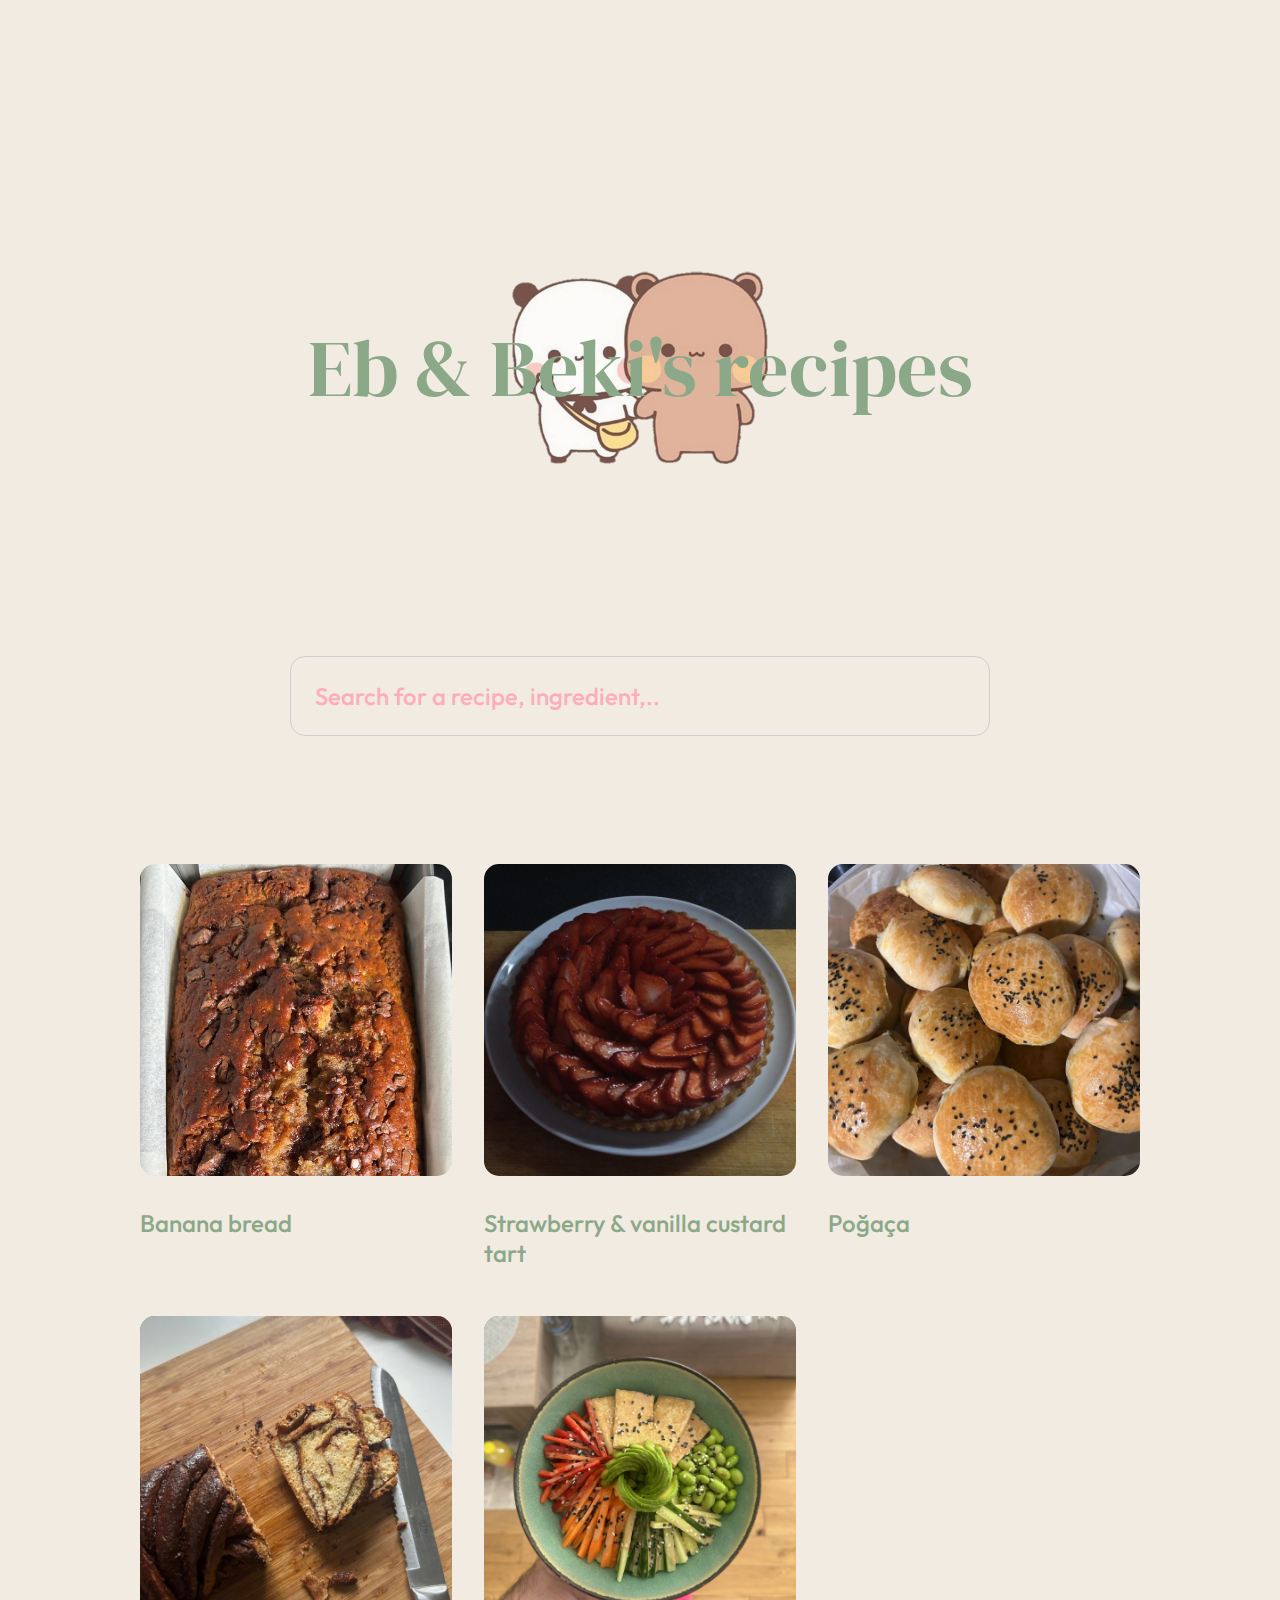
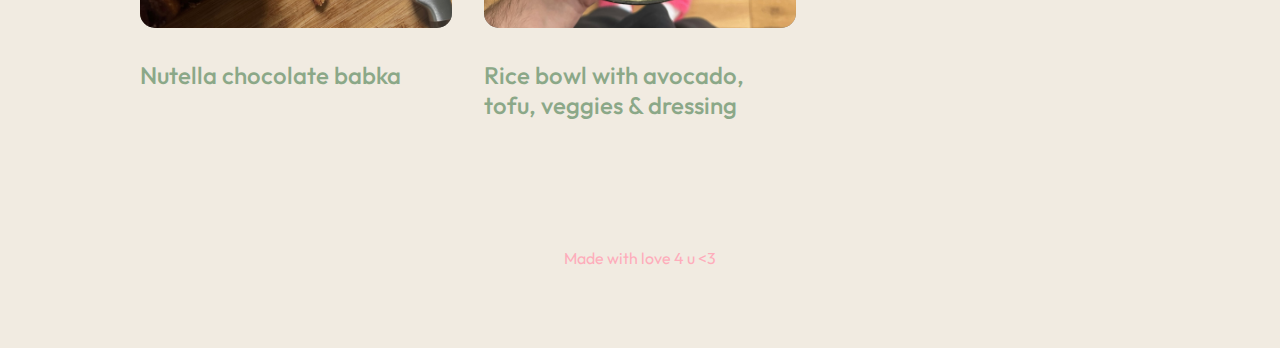
==== index.html @ dd89c9b8 "Add files via upload" ====
<!DOCTYPE html>

   <head>
      <title>Eb & Beki's recipes</title>
      <meta http-equiv="content-type" content="text/html;charset=utf-8" />
      <link rel="stylesheet" href="index.css">
      <link rel="preconnect" href="https://fonts.googleapis.com">
      <link rel="preconnect" href="https://fonts.gstatic.com" crossorigin>
      <link href="https://fonts.googleapis.com/css2?family=DM+Serif+Display:ital@0;1&family=Outfit:wght@100..900&display=swap" rel="stylesheet">
   </head>

   <body>
      <div id="bodyContainer">
	 <div id="contentWrapper">
	    
	    <div id="contentContainer">
	       <div id="introSectionContainer">
		  <h1 class="dm-serif-regular">Eb & Beki's recipes</h1>
		  <img src="img/sticker_27.png" id="introImage">
	       </div>
	       
	       <div id="searchSectionContainer">
		  <div id="searchBoxContainer">
		     <input type="text" id="searchBox" placeholder="Search for a recipe, ingredient,..." class="outfit-regular">
		  </div>
	       </div>
	       
	       <div id="recipesSectionContainer">
		  <div class="recipeBox">
		     <div class="recipeImageContainer">
			<img src="img/r1.jpg" class="recipeImgThumbnail">
		     </div>
		     <div class="recipeInfoContainer">
			<h2 class="outfit-regular">Banana bread</h2>
		     </div>
		  </div>
		  
		  <div class="recipeBox">
		     <div class="recipeImageContainer">
			<img src="img/r2.jpg" class="recipeImgThumbnail">
		     </div>
		     <div class="recipeInfoContainer">
			<h2 class="outfit-regular">Strawberry & vanilla custard tart</h2>
		     </div>
		  </div>
		  
		  <div class="recipeBox">
		     <div class="recipeImageContainer">
			<img src="img/r3.jpg" class="recipeImgThumbnail">
		     </div>
		     <div class="recipeInfoContainer">
			<h2 class="outfit-regular">Poğaça</h2>
		     </div>
		  </div>
		  
		  <div class="recipeBox">
		     <div class="recipeImageContainer">
			<img src="img/r4.jpg" class="recipeImgThumbnail">
		     </div>
		     <div class="recipeInfoContainer">
			<h2 class="outfit-regular">Nutella chocolate babka</h2>
		     </div>
		  </div>
		  
		  <div class="recipeBox">
		     <div class="recipeImageContainer">
			<img src="img/r5.jpg" class="recipeImgThumbnail">
		     </div>
		     <div class="recipeInfoContainer">
			<h2 class="outfit-regular">Rice bowl with avocado, tofu, veggies & dressing</h2>
		     </div>
		  </div>
	       </div>
	       
	       <div id="footerContainer">
		  <p id="footerText" class="outfit-regular">Made with love 4 u <3</p>
	       </div>
	    </div>
	 </div>
      </div>
   </body>

</html>
---- index.css ----
* {
	margin: 0;
	padding: 0;
	box-sizing: border-box;
}

body {
	width: 100vw;
	min-height: 100vh;
	height: auto;
	overflow-x: hidden;
	background-color: #f1ebe1; 
}

a {
	text-decoration: none;
}

button {
	outline: none;
	background-color: none;
	border: none;
}




.dm-serif-regular {
  font-family: "DM Serif Display", serif;
  font-weight: 500;
  font-style: normal;
  color: #8ba888;
  font-size: 6rem;
  text-align: center;
}

.outfit-regular {
  font-family: "Outfit", sans-serif;
  font-optical-sizing: auto;
  font-weight: 500;
  font-style: normal;
  font-size: 2.5rem;
  color: #8ba888;
}



#bodyContainer {
	width: 100%;
	display: flex;
	justify-content: center;
}

#contentWrapper {
	width: 90%;
}


#introSectionContainer {
	width: 100%;
	display: flex;
	justify-content: center;
	align-items: center;
	position: relative;
	padding: 15rem 0rem 10rem 0rem;
}

h1 {
	position: absolute;
	z-index: 5;
}

#introImage {
	position: relative;
	z-index: 4;
	width: 20vw;
	opacity: 0.8;
	height: auto;
}

#searchSectionContainer {
	display: flex;
	justify-content: center;
	width: 100%;
}

#searchBoxContainer {
	border: 1px solid #CCCCCC;
	border-radius: 15px;
	padding: 3rem;
	width: 100%;
}

#searchBox {
	width: max-width;
	outline: none;
	background: none;
	border: none;
	color: #44624a;
}

#searchBox::placeholder {
	color: #feadbb;
}

#recipesSectionContainer {
	display: grid;
	padding: 10rem 0rem;
	grid-template-columns: repeat(1, 1fr);
	grid-gap: 7rem;
}

.recipeBox {
	display: grid;
	grid-template-rows: max-content max-content;
	grid-row-gap: 2rem;
}

.recipeImageContainer {
	aspect-ratio: 1 / 0.7;
	overflow: hidden;
	border-radius: 15px;
	background-color: grey;
	display: flex;
	align-content: center;
	justify-content: center;
}

.recipeImgThumbnail {
	width: 100%;
	heigh: auto;
}

#recipeInfoContainer {
	line-height: 1.5rem;
	min-height: 3rem;
}

#footerContainer {
	padding: 0rem 0rem 5rem 0rem;
}

#footerText {
  font-weight: 400;
  font-style: normal;
  font-size: 1rem;
  color: #feadbb;
  text-align: center;
}


@media only screen and (min-width: 1050px) {

.dm-serif-regular {
  font-size: 5rem;
}

.outfit-regular {
  font-size: 1.5rem;
}

#contentWrapper {
	width: 1000px;
}

#searchBoxContainer {
	padding: 1.5rem;
	width: 70%;
}

#recipesSectionContainer {
	grid-template-columns: repeat(3, 1fr);
	grid-column-gap: 2rem;
	grid-row-gap: 3rem;
	padding: 8rem 0rem;
}

.recipeImageContainer {
	aspect-ratio: 1 / 1;
}

}
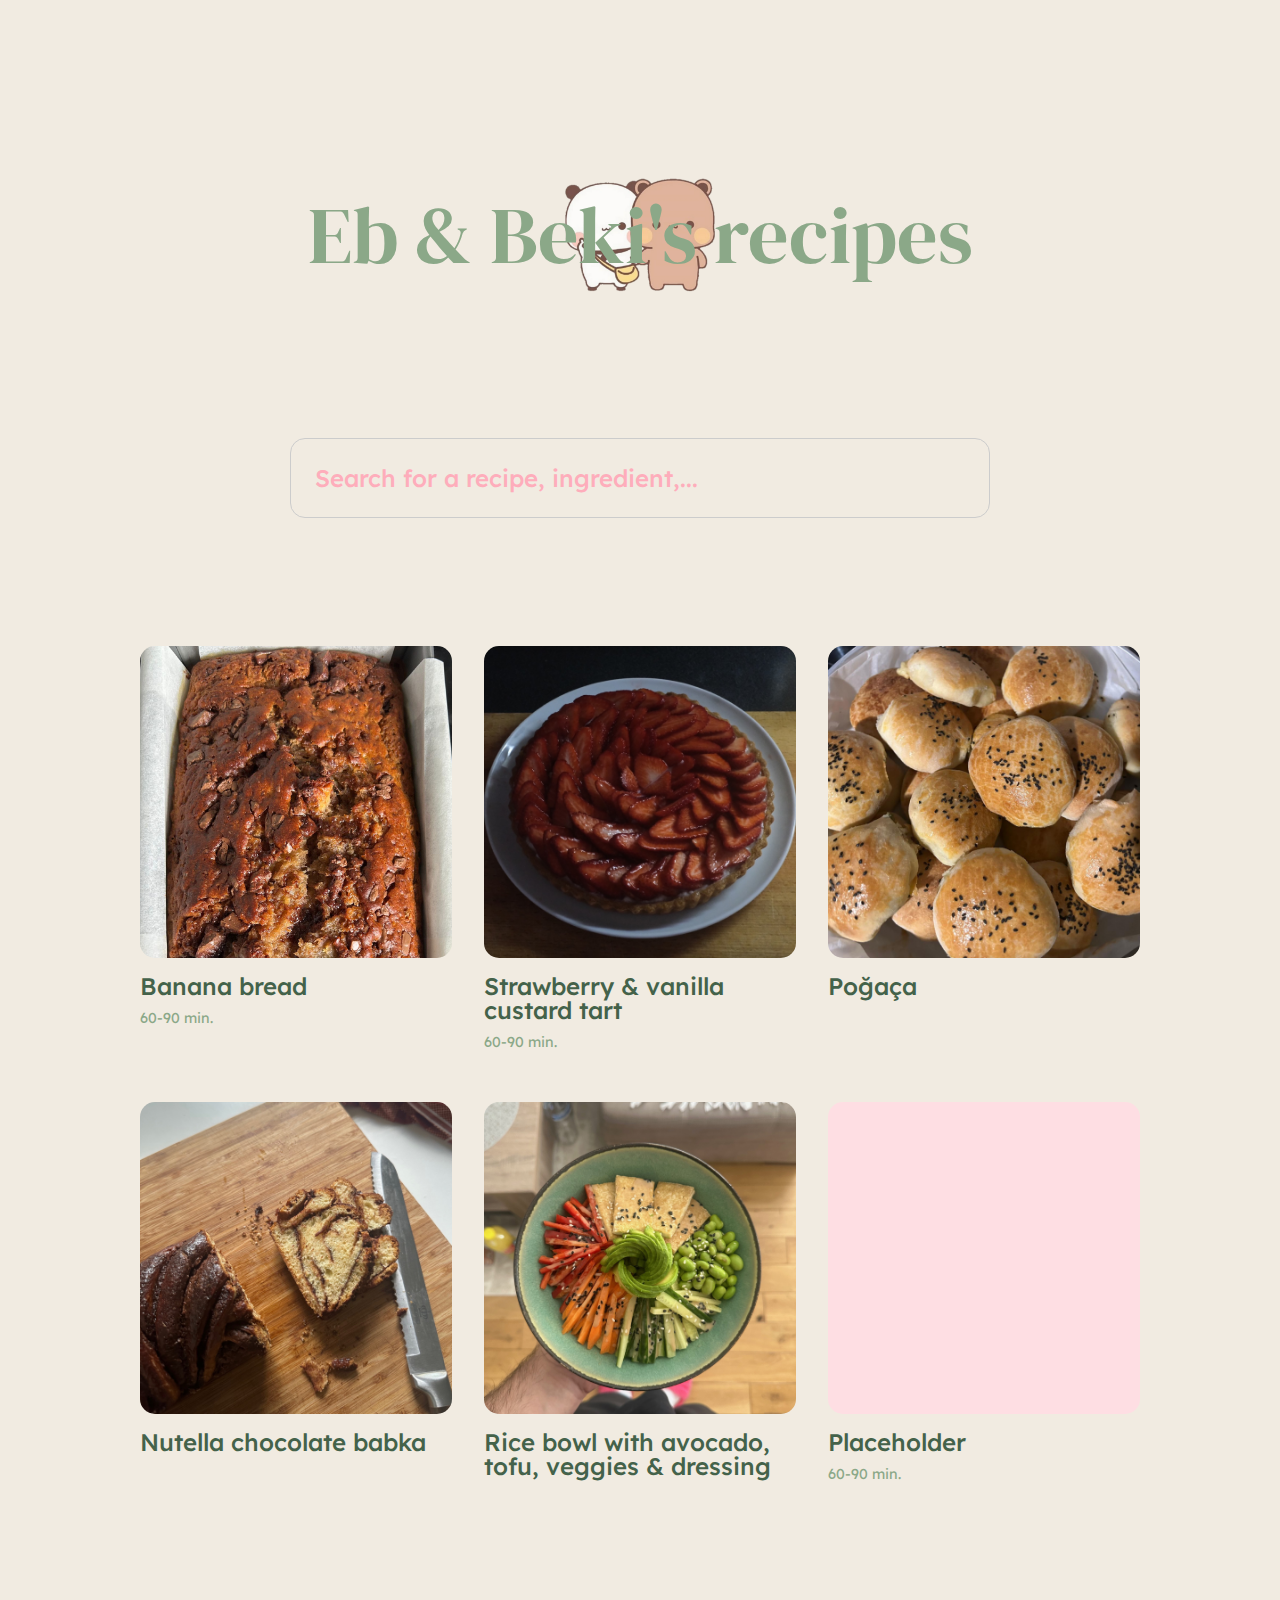
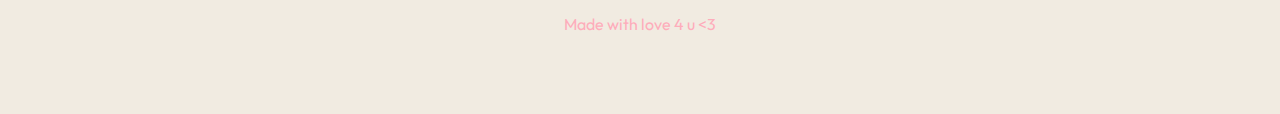
==== commit 24095831: "Add files via upload" ====
--- a/index.html
+++ b/index.html
@@ -7,6 +7,7 @@
       <link rel="preconnect" href="https://fonts.googleapis.com">
       <link rel="preconnect" href="https://fonts.gstatic.com" crossorigin>
       <link href="https://fonts.googleapis.com/css2?family=DM+Serif+Display:ital@0;1&family=Outfit:wght@100..900&display=swap" rel="stylesheet">
+      <link href="https://fonts.googleapis.com/css2?family=Lexend:wght@100..900&family=Manrope:wght@200..800&display=swap" rel="stylesheet">
    </head>
 
    <body>
@@ -21,7 +22,7 @@
 	       
 	       <div id="searchSectionContainer">
 		  <div id="searchBoxContainer">
-		     <input type="text" id="searchBox" placeholder="Search for a recipe, ingredient,..." class="outfit-regular">
+		     <input type="text" id="searchBox" placeholder="Search for a recipe, ingredient,...">
 		  </div>
 	       </div>
 	       
@@ -31,7 +32,11 @@
 			<img src="img/r1.jpg" class="recipeImgThumbnail">
 		     </div>
 		     <div class="recipeInfoContainer">
-			<h2 class="outfit-regular">Banana bread</h2>
+			<h2 class="lexend">Banana bread</h2>
+			<div class="recipeDetailsContainer">
+			   <p class="recipeDetail" id="timeDetail">60-90 min.</p>
+			   <span class="dot"></span>
+			</div>
 		     </div>
 		  </div>
 		  
@@ -40,7 +45,11 @@
 			<img src="img/r2.jpg" class="recipeImgThumbnail">
 		     </div>
 		     <div class="recipeInfoContainer">
-			<h2 class="outfit-regular">Strawberry & vanilla custard tart</h2>
+			<h2 class="lexend">Strawberry & vanilla custard tart</h2>
+			<div class="recipeDetailsContainer">
+			   <p class="recipeDetail" id="timeDetail">60-90 min.</p>
+			   <span class="dot"></span>
+			</div>
 		     </div>
 		  </div>
 		  
@@ -49,7 +58,7 @@
 			<img src="img/r3.jpg" class="recipeImgThumbnail">
 		     </div>
 		     <div class="recipeInfoContainer">
-			<h2 class="outfit-regular">Poğaça</h2>
+			<h2 class="lexend">Poğaça</h2>
 		     </div>
 		  </div>
 		  
@@ -58,7 +67,7 @@
 			<img src="img/r4.jpg" class="recipeImgThumbnail">
 		     </div>
 		     <div class="recipeInfoContainer">
-			<h2 class="outfit-regular">Nutella chocolate babka</h2>
+			<h2 class="lexend">Nutella chocolate babka</h2>
 		     </div>
 		  </div>
 		  
@@ -67,7 +76,20 @@
 			<img src="img/r5.jpg" class="recipeImgThumbnail">
 		     </div>
 		     <div class="recipeInfoContainer">
-			<h2 class="outfit-regular">Rice bowl with avocado, tofu, veggies & dressing</h2>
+			<h2 class="lexend">Rice bowl with avocado, tofu, veggies & dressing</h2>
+		     </div>
+		  </div>
+		  
+		  <div class="recipeBox">
+		     <div class="recipeImageContainer">
+			
+		     </div>
+		     <div class="recipeInfoContainer">
+			<h2 class="lexend">Placeholder</h2>
+			<div class="recipeDetailsContainer">
+			   <p class="recipeDetail" id="timeDetail">60-90 min.</p>
+			   <span class="dot"></span>
+			</div>
 		     </div>
 		  </div>
 	       </div>
--- a/index.css
+++ b/index.css
@@ -43,6 +43,21 @@
   color: #8ba888;
 }
 
+.lexend {
+  font-family: "Lexend", sans-serif;
+  font-optical-sizing: auto;
+  font-weight: 500;
+  font-style: normal;
+  color: #44624a;
+}
+
+.manrope {
+  font-family: "Manrope", sans-serif;
+  font-optical-sizing: auto;
+  font-weight: 500;
+  font-style: normal;
+}
+
 
 
 #bodyContainer {
@@ -68,6 +83,11 @@
 h1 {
 	position: absolute;
 	z-index: 5;
+}
+
+h2 {
+	text-overflow: ellipsis;
+	font-size: 2rem;
 }
 
 #introImage {
@@ -91,11 +111,20 @@
 	width: 100%;
 }
 
+#searchBoxContainer:hover {
+	border: 1px solid #C4C4C4;
+}
+
 #searchBox {
-	width: max-width;
+	width: 100%;
 	outline: none;
 	background: none;
 	border: none;
+	font-size: 2.5rem;
+	font-family: "Lexend", sans-serif;
+	font-optical-sizing: auto;
+	font-weight: 500;
+	font-style: normal;
 	color: #44624a;
 }
 
@@ -113,14 +142,14 @@
 .recipeBox {
 	display: grid;
 	grid-template-rows: max-content max-content;
-	grid-row-gap: 2rem;
+	grid-row-gap: 3rem;
 }
 
 .recipeImageContainer {
 	aspect-ratio: 1 / 0.7;
 	overflow: hidden;
-	border-radius: 15px;
-	background-color: grey;
+	border-radius: 25px;
+	background-color: #fedee3;
 	display: flex;
 	align-content: center;
 	justify-content: center;
@@ -128,12 +157,37 @@
 
 .recipeImgThumbnail {
 	width: 100%;
-	heigh: auto;
-}
-
-#recipeInfoContainer {
+	object-fit: cover;
+}
+
+.recipeInfoContainer {
 	line-height: 1.5rem;
 	min-height: 3rem;
+	display: grid;
+	grid-template-rows: max-content max-content;
+	grid-row-gap: 1.5rem;
+	text-overflow: ellipsis;
+	width: 100%;
+}
+
+.recipeDetailsContainer {
+	width: 100%;
+}
+
+.recipeDetail {
+	font-family: "Lexend", sans-serif;
+	font-optical-sizing: auto;
+	font-weight: 400;
+	font-size: 0.9rem;
+	font-style: normal;
+	color: #8ba888;
+}
+
+.dot {
+	height: 5px;
+	width: 5px;
+	border-radius: 10px;
+	color: #8ba888;
 }
 
 #footerContainer {
@@ -143,7 +197,7 @@
 #footerText {
   font-weight: 400;
   font-style: normal;
-  font-size: 1rem;
+  font-size: 1.5rem;
   color: #feadbb;
   text-align: center;
 }
@@ -157,6 +211,19 @@
 
 .outfit-regular {
   font-size: 1.5rem;
+}
+
+h2 {
+	text-overflow: ellipsis;
+	font-size: 1.5rem;
+}
+
+#introSectionContainer {
+	padding: 10rem 0rem 8rem 0rem;
+}
+
+#introImage {
+	width: 150px;
 }
 
 #contentWrapper {
@@ -166,6 +233,10 @@
 #searchBoxContainer {
 	padding: 1.5rem;
 	width: 70%;
+}
+
+#searchBox {
+	font-size: 1.5rem;
 }
 
 #recipesSectionContainer {
@@ -175,8 +246,21 @@
 	padding: 8rem 0rem;
 }
 
+.recipeBox {
+	grid-row-gap: 1rem;
+}
+
 .recipeImageContainer {
 	aspect-ratio: 1 / 1;
-}
-
-}
+	border-radius: 15px;
+}
+
+.recipeInfoContainer {
+	grid-row-gap: 0.5rem;
+}
+
+#footerText {
+  font-size: 1rem;
+}
+
+}
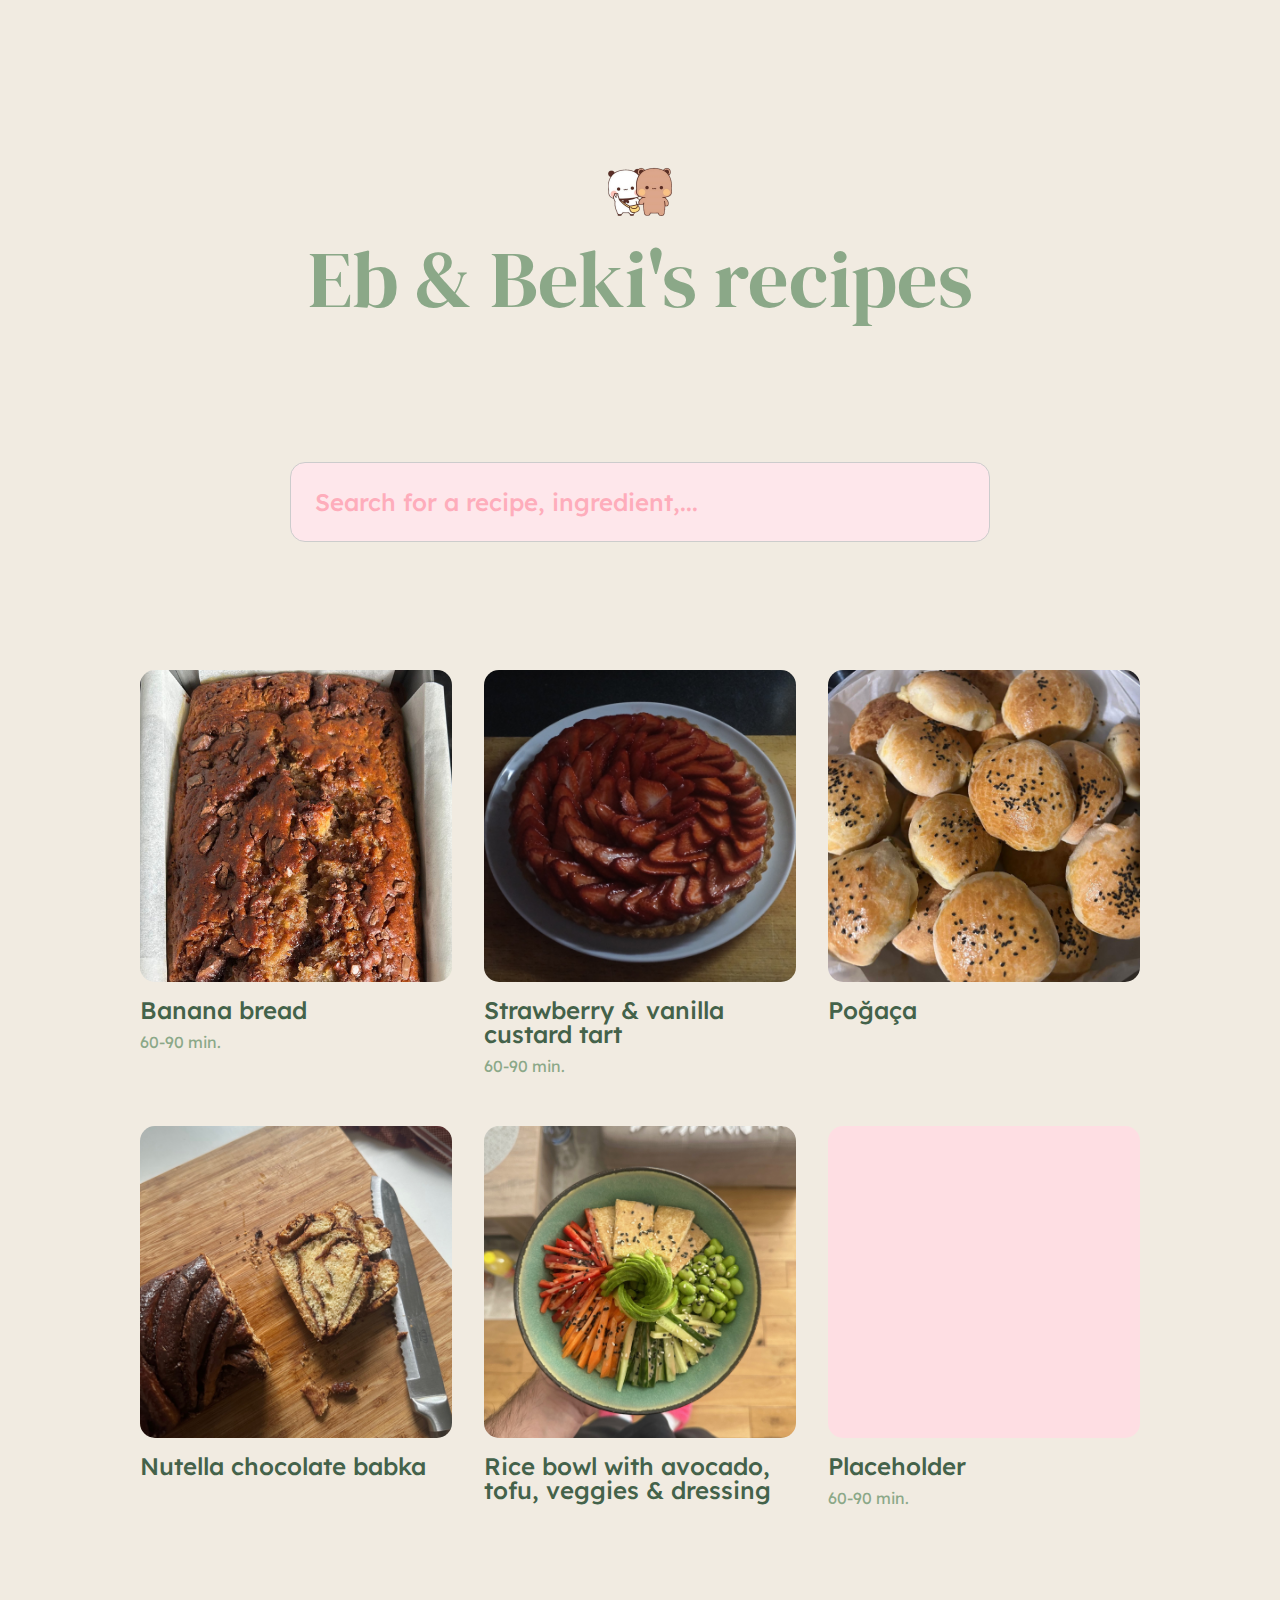
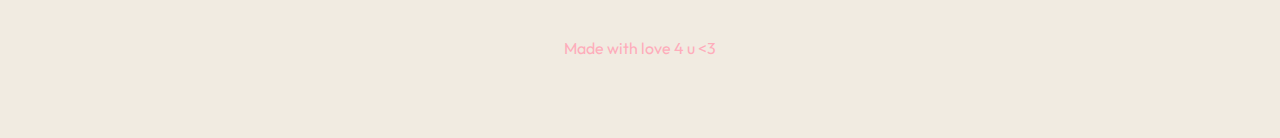
==== commit aae0f851: "Add files via upload" ====
--- a/index.html
+++ b/index.html
@@ -16,8 +16,8 @@
 	    
 	    <div id="contentContainer">
 	       <div id="introSectionContainer">
+		  <img src="img/sticker_27.png" id="introImage">
 		  <h1 class="dm-serif-regular">Eb & Beki's recipes</h1>
-		  <img src="img/sticker_27.png" id="introImage">
 	       </div>
 	       
 	       <div id="searchSectionContainer">
--- a/index.css
+++ b/index.css
@@ -74,27 +74,19 @@
 #introSectionContainer {
 	width: 100%;
 	display: flex;
+	flex-direction: column;
 	justify-content: center;
 	align-items: center;
-	position: relative;
 	padding: 15rem 0rem 10rem 0rem;
-}
-
-h1 {
-	position: absolute;
-	z-index: 5;
 }
 
 h2 {
 	text-overflow: ellipsis;
-	font-size: 2rem;
+	font-size: 2.5rem;
 }
 
 #introImage {
-	position: relative;
-	z-index: 4;
-	width: 20vw;
-	opacity: 0.8;
+	width: 15vw;
 	height: auto;
 }
 
@@ -109,6 +101,7 @@
 	border-radius: 15px;
 	padding: 3rem;
 	width: 100%;
+	background-color: #fee7eb;
 }
 
 #searchBoxContainer:hover {
@@ -178,7 +171,7 @@
 	font-family: "Lexend", sans-serif;
 	font-optical-sizing: auto;
 	font-weight: 400;
-	font-size: 0.9rem;
+	font-size: 1.2rem;
 	font-style: normal;
 	color: #8ba888;
 }
@@ -223,7 +216,7 @@
 }
 
 #introImage {
-	width: 150px;
+	width: 5vw;
 }
 
 #contentWrapper {
@@ -259,6 +252,11 @@
 	grid-row-gap: 0.5rem;
 }
 
+.recipeDetail {
+	font-size: 1rem;
+
+}
+
 #footerText {
   font-size: 1rem;
 }
